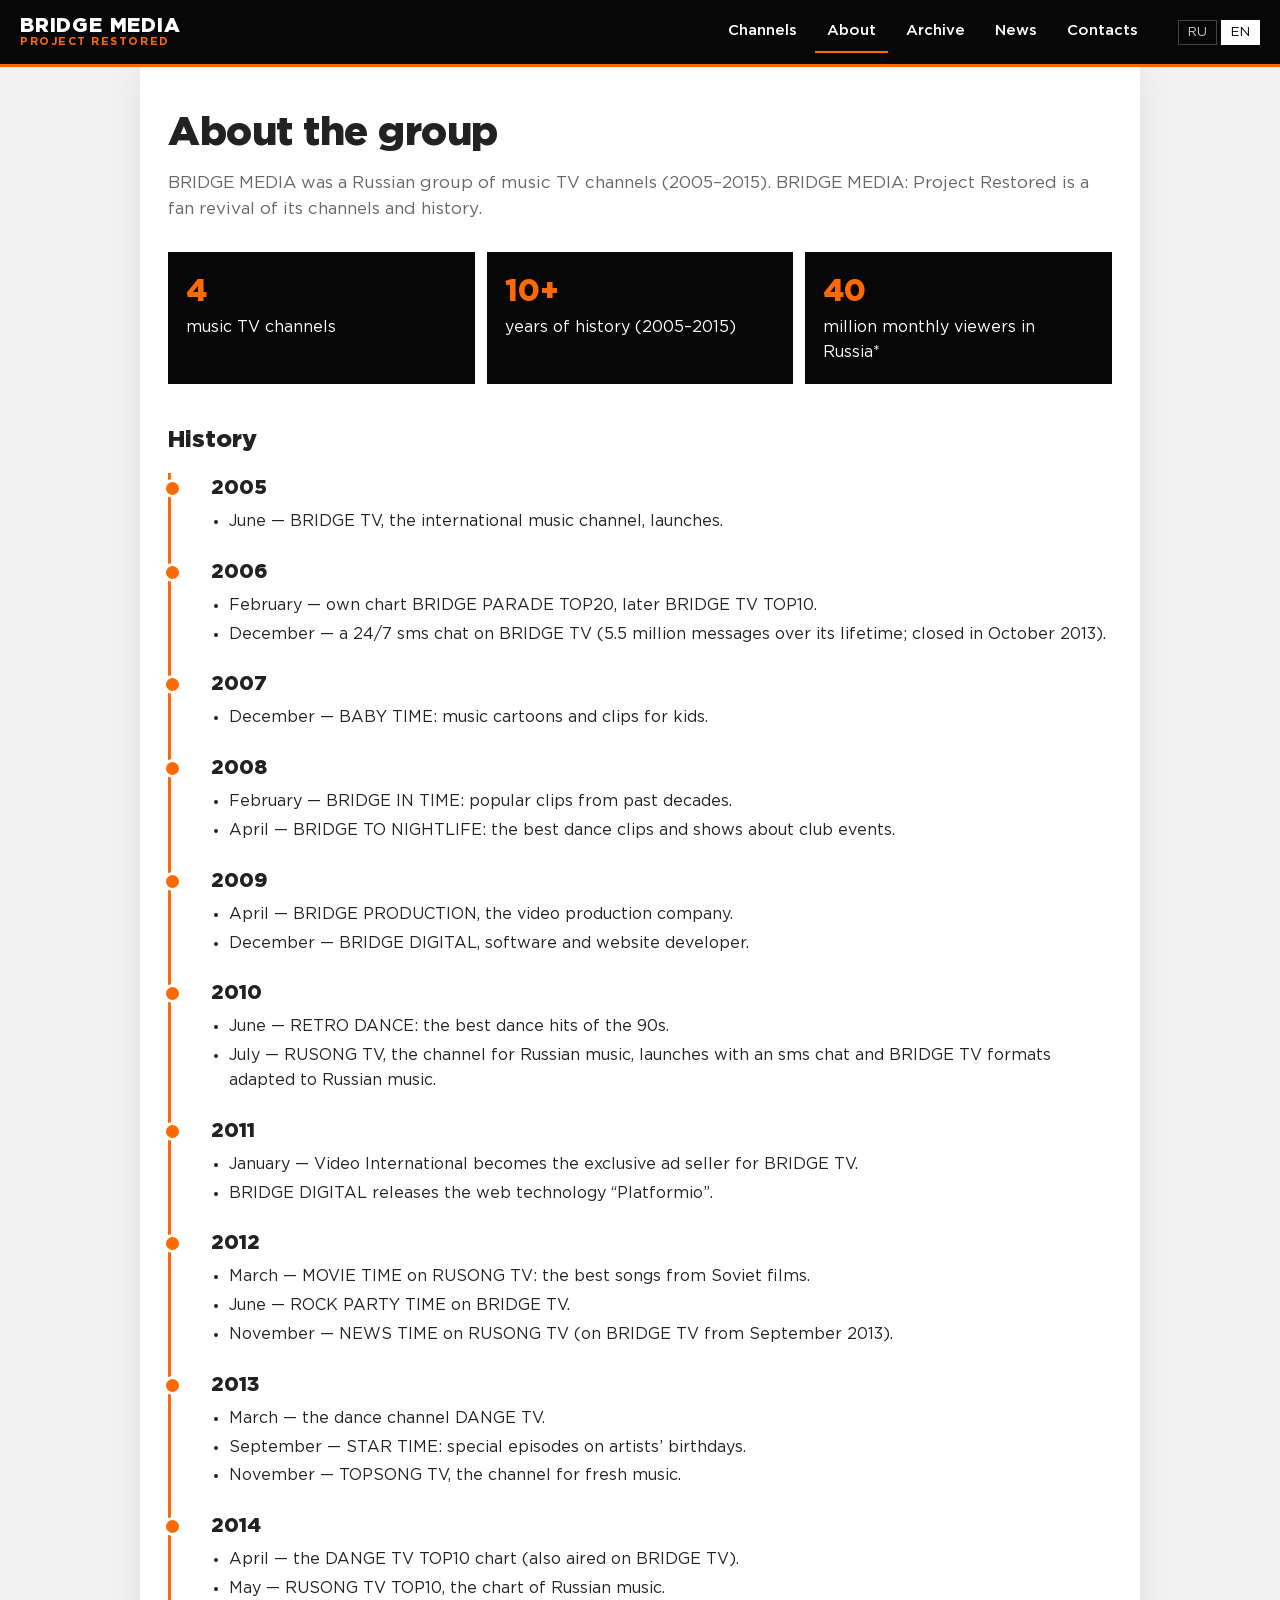
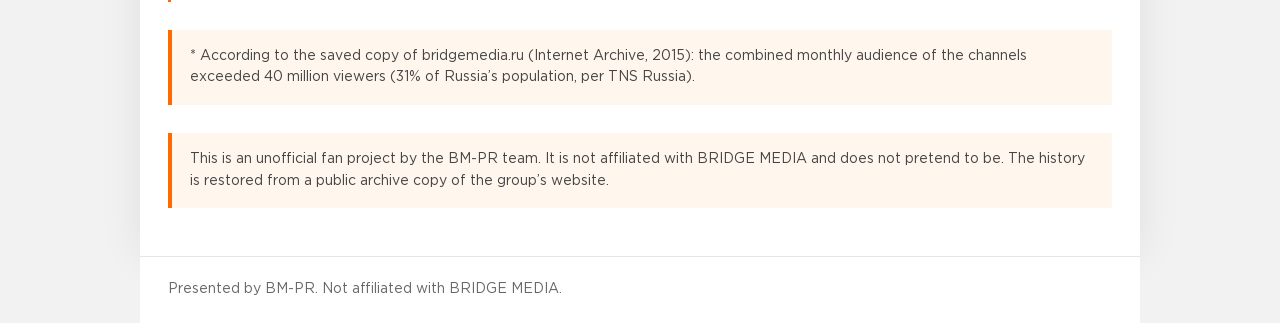
==== about.html @ 4aa4c33b "v1.0" ====
<!doctype html>
<html lang="ru">
<head>
<meta charset="utf-8">
<meta name="viewport" content="width=device-width,initial-scale=1">
<meta name="theme-color" content="#070707">
<title>О холдинге — BRIDGE MEDIA: Project Restored</title>
<meta name="description" content="Фанатский проект по восстановлению каналов и истории BRIDGE MEDIA. Неофициальный сайт команды BM-PR.">
<link rel="icon" href="favicon.ico" sizes="any"><link rel="icon" type="image/png" sizes="32x32" href="favicon-32.png"><link rel="apple-touch-icon" href="apple-touch-icon.png">
<link rel="stylesheet" href="fonts.css"><link rel="stylesheet" href="bm.css?v=1">
</head>
<body>
<a class="skip" href="#main">Skip</a>
<header class="top"><div class="top-in">
 <a class="brand" href="index.html"><b>BRIDGE MEDIA</b><small>Project Restored</small></a>
 <nav id="nav">
  <a href="index.html" data-i="nav_ch">Каналы</a><a href="about.html" class="on" data-i="nav_about">О холдинге</a><a href="archive.html" data-i="nav_arc">Архив</a><a href="news.html" data-i="nav_news">Новости</a><a href="contacts.html" data-i="nav_con">Контакты</a>
 </nav>
 <div class="lang"><button data-l="ru">RU</button><button data-l="en">EN</button></div>
 <button class="burger" aria-label="Menu" aria-expanded="false" aria-controls="nav"><span></span><span></span><span></span></button>
</div></header>
<main id="main">
<div class="page"><div class="wrap">
<h1 class="pt" data-i="ab_h">О холдинге</h1><p class="sub" data-i="ab_sub"></p>
<div class="stat"><div><b>4</b><span data-i="s1">музыкальных телеканала</span></div><div><b>10+</b><span data-i="s2">лет истории (2005–2015)</span></div><div><b>40</b><span data-i="s3">млн зрителей в месяц в России*</span></div></div>
<h2 class="st" data-i="ab_hist">История</h2>
<ol class="tl" id="tl"></ol>
<p class="note" data-i="ab_src"></p>
<p class="note" data-i="ab_note"></p>
</div></div></main>
<footer data-i="f">Представлено командой BM-PR. Не имеет отношения к BRIDGE MEDIA.</footer>
<script src="bm.js?v=1"></script>
</body>
</html>
---- fonts.css ----
/* Gotham Pro (Hoefler & Co.) — подключение шрифта для всех страниц сайта */
@font-face{font-family:"Gotham Pro";src:url("fonts/gothampro_light.woff") format("woff");font-weight:300;font-style:normal;font-display:swap}
@font-face{font-family:"Gotham Pro";src:url("fonts/gothampro.woff") format("woff");font-weight:400;font-style:normal;font-display:swap}
@font-face{font-family:"Gotham Pro";src:url("fonts/gothampro_medium.woff") format("woff");font-weight:500;font-style:normal;font-display:swap}
@font-face{font-family:"Gotham Pro";src:url("fonts/gothampro_bold.woff") format("woff");font-weight:700;font-style:normal;font-display:swap}
@font-face{font-family:"Gotham Pro";src:url("fonts/gothampro_black.woff") format("woff");font-weight:900;font-style:normal;font-display:swap}
---- bm.css ----
:root{--bg:#f2f2f2;--panel:#fff;--black:#070707;--orange:#ff6a00;--green:#89d800;--text:#222;--muted:#666;--line:#e6e6e6}
*{box-sizing:border-box}
html{scroll-behavior:smooth}
body{margin:0;background:var(--bg);color:var(--text);font-family:'Gotham Pro',Roboto,Arial,Helvetica,sans-serif;line-height:1.55;-webkit-font-smoothing:antialiased}
a{color:inherit}
img{max-width:100%}
.skip{position:absolute;left:-999px}
/* шапка */
.top{position:sticky;top:0;z-index:50;background:var(--black);color:#fff;border-bottom:3px solid var(--orange)}
.top-in{max-width:1300px;margin:0 auto;padding:0 20px;height:64px;display:flex;align-items:center;gap:28px}
.brand{display:flex;flex-direction:column;text-decoration:none;line-height:1.05}
.brand b{white-space:nowrap;font-weight:900;font-size:20px;letter-spacing:.04em}
.brand small{font-size:11px;font-weight:700;letter-spacing:.14em;text-transform:uppercase;color:var(--orange)}
.top nav{display:flex;gap:6px;margin-left:auto}
.top nav a{padding:8px 12px;text-decoration:none;font-weight:500;font-size:15px;border-bottom:2px solid transparent}
.top nav a:hover,.top nav a.on{border-color:var(--orange)}
.lang{display:flex;gap:4px}
.lang button{background:none;border:1px solid #444;color:#ccc;padding:5px 9px;font:700 12px inherit;font-family:inherit;cursor:pointer}
.lang button.on{background:#fff;color:#000;border-color:#fff}
.burger{display:none;background:none;border:0;padding:8px;cursor:pointer}
.burger span{display:block;width:24px;height:2px;background:#fff;margin:5px 0}
/* колонки каналов */
.cols{display:grid;grid-template-columns:repeat(3,1fr);min-height:calc(100vh - 67px)}
.col{position:relative;display:flex;flex-direction:column;justify-content:center;padding:6vh 48px;color:#fff;text-decoration:none;overflow:hidden;isolation:isolate;transition:flex .3s}
.col::before{content:"";position:absolute;inset:0;z-index:-2;background:var(--g)}
.col::after{content:"";position:absolute;inset:0;z-index:-1;background:radial-gradient(120% 80% at 20% 0%,rgba(255,255,255,.14),transparent 60%),linear-gradient(0deg,rgba(0,0,0,.45),transparent 55%)}
.col:hover{filter:brightness(1.08)}
.c-btv{--g:linear-gradient(160deg,#ff8a2d,#c24500 70%,#3a1500)}
.c-rtv{--g:linear-gradient(160deg,#a6e22e,#4d7a00 70%,#16260a)}
.c-arc{--g:linear-gradient(160deg,#4a5560,#1c2228 75%,#0a0d10)}
.col img.lg{height:56px;width:auto;max-width:90%;object-fit:contain;object-position:left;margin-bottom:22px}
.col .lg-t{font:900 38px/1 'Gotham Pro',sans-serif;letter-spacing:.02em;margin-bottom:22px}
.col h2{margin:0 0 12px;font-size:22px;font-weight:900}
.col p{margin:0 0 26px;font-size:17px;max-width:30ch;opacity:.92}
.col .go{align-self:flex-start;padding:11px 20px;background:#fff;color:#000;font-weight:900;font-size:14px;letter-spacing:.04em;text-transform:uppercase}
.badge{position:absolute;top:28px;left:48px;padding:5px 11px;border-radius:20px;font-size:12px;font-weight:900;letter-spacing:.08em;text-transform:uppercase;background:rgba(0,0,0,.35);border:1px solid rgba(255,255,255,.4)}
.hero-t{background:var(--black);color:#fff;text-align:center;padding:34px 20px 30px}
.hero-t h1{margin:0;font-size:clamp(26px,4vw,44px);font-weight:900;letter-spacing:.02em}
.hero-t h1 span{color:var(--orange)}
.hero-t p{margin:10px auto 0;max-width:60ch;color:#bbb}
/* страница */
.page{max-width:1000px;margin:0 auto;background:var(--panel);box-shadow:0 0 40px rgba(0,0,0,.08)}
.wrap{padding:36px 28px 48px}
h1.pt{margin:0 0 6px;font-size:clamp(28px,4vw,40px);font-weight:900;letter-spacing:-.5px}
.sub{margin:0 0 28px;color:var(--muted);font-size:17px}
h2.st{margin:38px 0 14px;font-size:24px;font-weight:900}
.stat{display:grid;grid-template-columns:repeat(auto-fit,minmax(200px,1fr));gap:12px;margin:22px 0}
.stat div{background:var(--black);color:#fff;padding:18px}
.stat b{display:block;font-size:30px;font-weight:900;color:var(--orange)}
.tl{list-style:none;margin:0;padding:0 0 0 22px;border-left:3px solid var(--orange)}
.tl>li{position:relative;margin:0 0 22px;padding-left:18px}
.tl>li::before{content:"";position:absolute;left:-30px;top:6px;width:13px;height:13px;border-radius:50%;background:var(--orange);border:3px solid #fff}
.tl .y{font-weight:900;font-size:20px}
.tl ul{margin:6px 0 0;padding-left:18px}
.note{margin:28px 0 0;padding:16px 18px;background:#fff6ee;border-left:4px solid var(--orange);font-size:14px;color:#444}
.cards{display:grid;grid-template-columns:repeat(auto-fill,minmax(290px,1fr));gap:18px}
.card{background:#fff;border:1px solid var(--line);display:flex;flex-direction:column}
.card img{display:block;width:100%;height:auto;aspect-ratio:880/301;object-fit:cover}
.card .b{padding:14px 16px 18px}
.card h3{margin:0 0 6px;font-size:18px;font-weight:900}
.card p{margin:0;font-size:14px;color:#555}
.tag{display:inline-block;margin-bottom:8px;padding:3px 9px;font-size:11px;font-weight:900;letter-spacing:.08em;text-transform:uppercase;background:#222;color:#fff}
.news{list-style:none;margin:0;padding:0}
.news li{padding:18px 0;border-bottom:1px solid var(--line)}
.news time{font-size:13px;font-weight:700;color:var(--orange)}
.news h3{margin:4px 0 6px;font-size:19px}
.news p{margin:0;color:#444}
.links{display:grid;grid-template-columns:repeat(auto-fit,minmax(260px,1fr));gap:14px}
.link{display:block;padding:18px;border:1px solid var(--line);text-decoration:none;transition:.15s}
.link:hover{border-color:var(--orange);transform:translateY(-2px)}
.link b{display:block;font-size:17px}.link span{font-size:14px;color:var(--muted)}
footer{max-width:1000px;margin:0 auto;padding:22px 28px;background:#fff;border-top:1px solid var(--line);color:var(--muted);font-size:14px}
@media(max-width:860px){
  .cols{grid-template-columns:1fr;min-height:0}
  .col{padding:44px 24px 36px;min-height:280px}.badge{left:24px;top:18px}
  .burger{display:block;margin-left:auto}
  .top nav{display:none;position:absolute;top:64px;left:0;right:0;flex-direction:column;background:#111;padding:8px 20px 16px;margin:0}
  .top nav.open{display:flex}
  .lang{margin-left:8px}
  .wrap{padding:26px 18px 40px}
}
@media(prefers-reduced-motion:reduce){*{transition:none!important;scroll-behavior:auto!important}}
@media(max-width:420px){.brand b{font-size:17px}.top-in{gap:10px;padding:0 14px}}
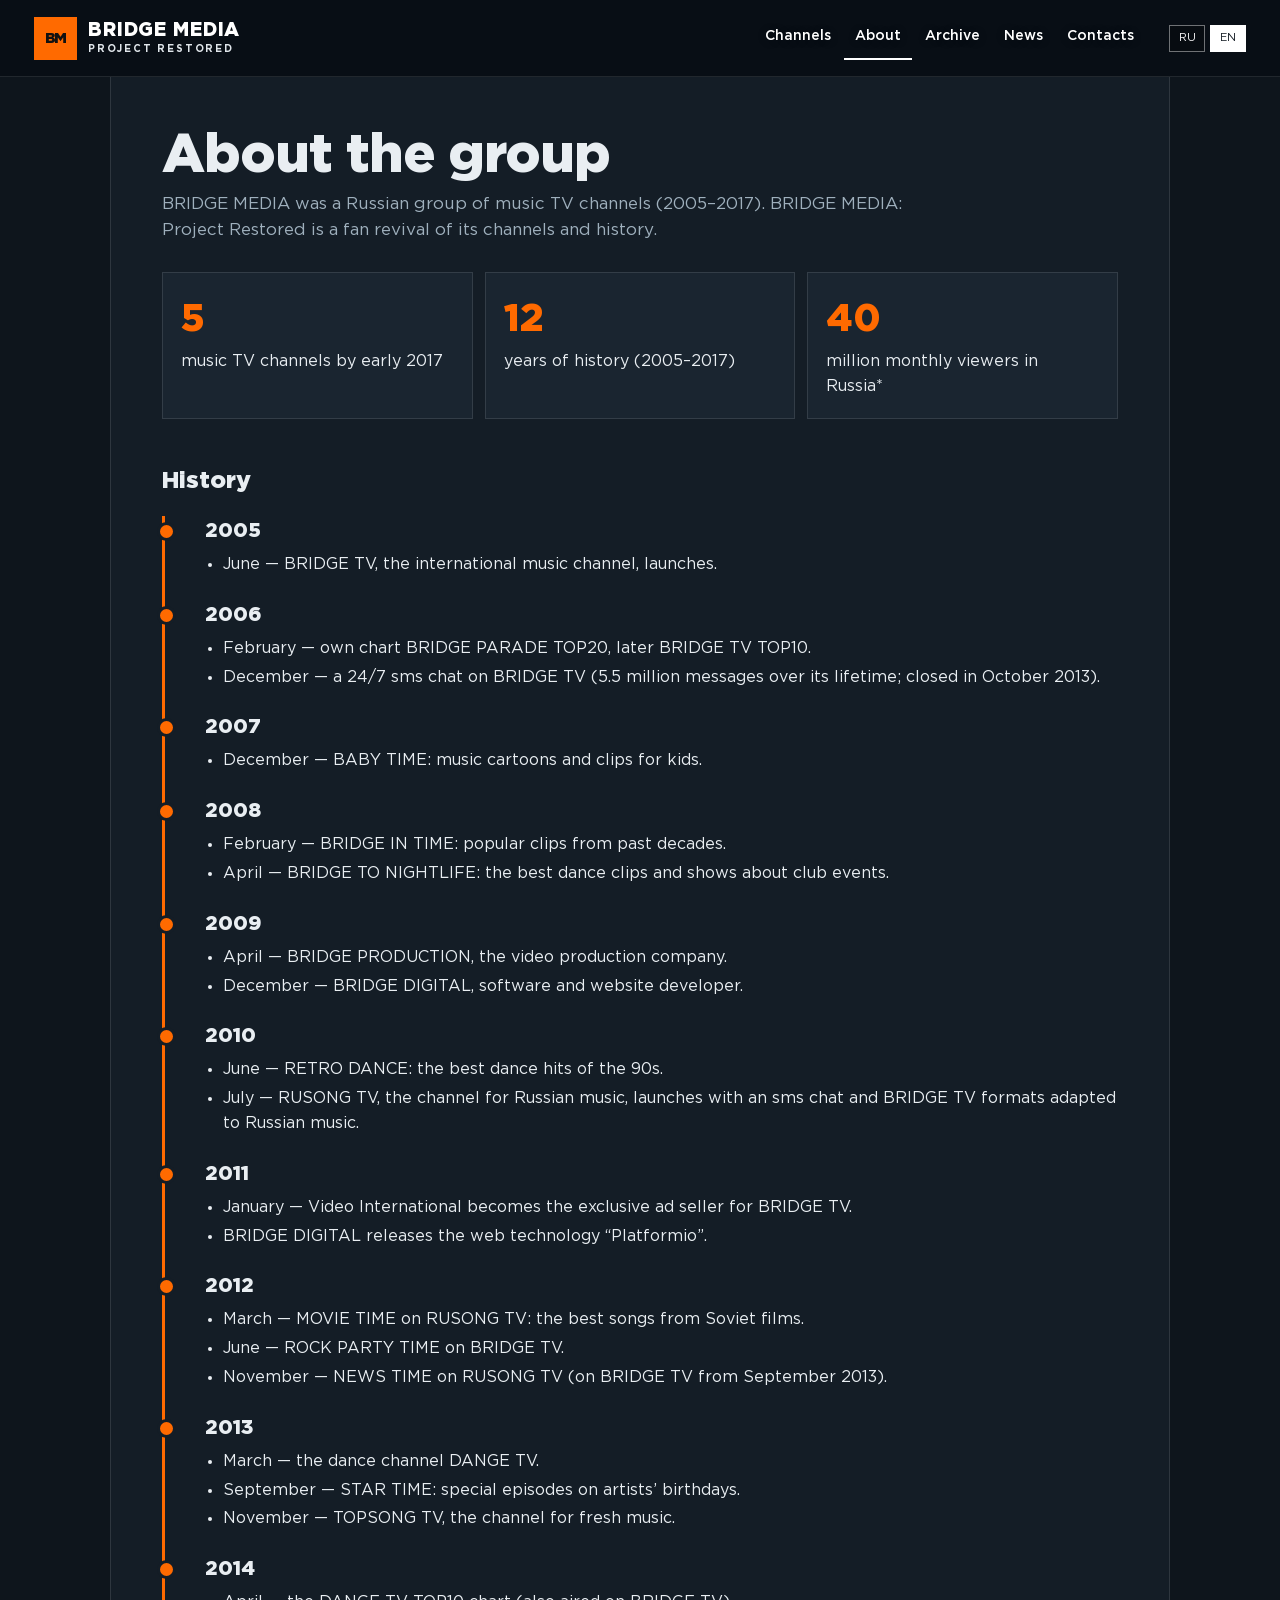
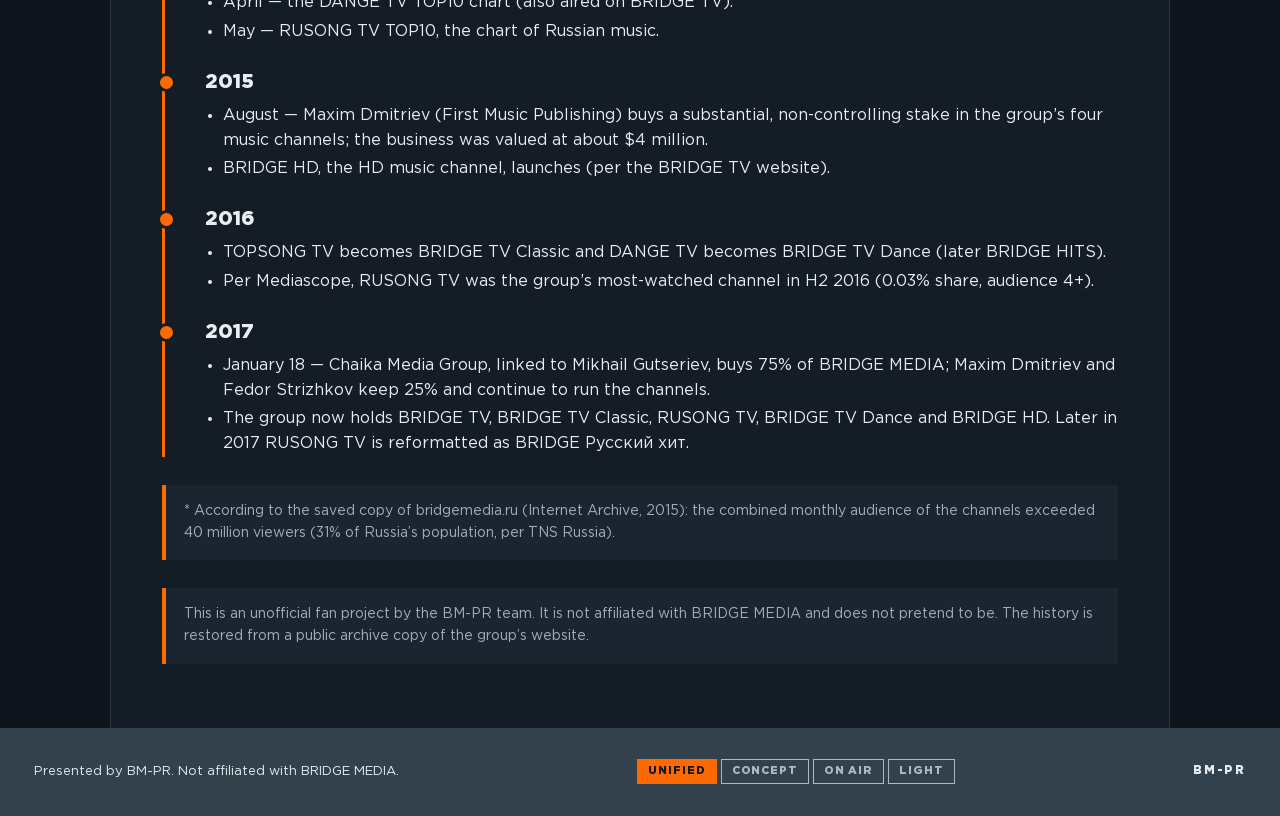
==== commit e9897b38: "BRIDGE HD: Project Restored, history through early 2017, four switchable design themes Co-Authored-B" ====
--- a/about.html
+++ b/about.html
@@ -1,34 +1,58 @@
 <!doctype html>
-<html lang="ru">
+<html lang="ru" data-theme="studio">
 <head>
 <meta charset="utf-8">
 <meta name="viewport" content="width=device-width,initial-scale=1">
-<meta name="theme-color" content="#070707">
+<meta name="theme-color" content="#101820">
 <title>О холдинге — BRIDGE MEDIA: Project Restored</title>
-<meta name="description" content="Фанатский проект по восстановлению каналов и истории BRIDGE MEDIA. Неофициальный сайт команды BM-PR.">
-<link rel="icon" href="favicon.ico" sizes="any"><link rel="icon" type="image/png" sizes="32x32" href="favicon-32.png"><link rel="apple-touch-icon" href="apple-touch-icon.png">
-<link rel="stylesheet" href="fonts.css"><link rel="stylesheet" href="bm.css?v=1">
+<meta name="description" content="История BRIDGE MEDIA 2005–2017: каналы, программы, сделки.">
+<meta property="og:type" content="website">
+<meta property="og:title" content="О холдинге — BRIDGE MEDIA: Project Restored">
+<meta property="og:description" content="История BRIDGE MEDIA 2005–2017: каналы, программы, сделки.">
+<link rel="icon" href="favicon.ico" sizes="any">
+<link rel="icon" type="image/png" sizes="32x32" href="favicon-32.png">
+<link rel="apple-touch-icon" href="apple-touch-icon.png">
+<link rel="stylesheet" href="fonts.css">
+<link rel="stylesheet" href="bm.css?v=3">
+<link rel="stylesheet" href="themes.css?v=3">
+<script>try{var q=location.search.match(/[?&]theme=(\w+)/),t=(q&&q[1])||localStorage.getItem('bmtheme');if(/^(studio|paper|air|clean)$/.test(t))document.documentElement.setAttribute('data-theme',t)}catch(e){}</script>
 </head>
-<body>
-<a class="skip" href="#main">Skip</a>
-<header class="top"><div class="top-in">
- <a class="brand" href="index.html"><b>BRIDGE MEDIA</b><small>Project Restored</small></a>
- <nav id="nav">
-  <a href="index.html" data-i="nav_ch">Каналы</a><a href="about.html" class="on" data-i="nav_about">О холдинге</a><a href="archive.html" data-i="nav_arc">Архив</a><a href="news.html" data-i="nav_news">Новости</a><a href="contacts.html" data-i="nav_con">Контакты</a>
- </nav>
- <div class="lang"><button data-l="ru">RU</button><button data-l="en">EN</button></div>
- <button class="burger" aria-label="Menu" aria-expanded="false" aria-controls="nav"><span></span><span></span><span></span></button>
-</div></header>
+<body class="inner-page">
+<a class="skip" href="#main" data-i="skip">К основному содержимому</a>
+<header class="top home-top">
+ <div class="top-in">
+  <a class="brand" href="index.html" aria-label="BRIDGE MEDIA: Project Restored — главная">
+   <span class="brand-symbol" aria-hidden="true">BM</span>
+   <span class="brand-copy"><b>BRIDGE MEDIA</b><small>Project Restored</small></span>
+  </a>
+  <nav id="nav" aria-label="Главная навигация">
+   <a href="index.html" data-i="nav_ch">Каналы</a>
+   <a href="about.html" class="on" aria-current="page" data-i="nav_about">О холдинге</a>
+   <a href="archive.html" data-i="nav_arc">Архив</a>
+   <a href="news.html" data-i="nav_news">Новости</a>
+   <a href="contacts.html" data-i="nav_con">Контакты</a>
+  </nav>
+  <div class="lang" aria-label="Язык / Language">
+   <button type="button" data-l="ru" aria-pressed="true">RU</button>
+   <button type="button" data-l="en" aria-pressed="false">EN</button>
+  </div>
+  <button class="burger" type="button" aria-label="Открыть меню" aria-expanded="false" aria-controls="nav"><span></span><span></span><span></span></button>
+ </div>
+</header>
 <main id="main">
 <div class="page"><div class="wrap">
 <h1 class="pt" data-i="ab_h">О холдинге</h1><p class="sub" data-i="ab_sub"></p>
-<div class="stat"><div><b>4</b><span data-i="s1">музыкальных телеканала</span></div><div><b>10+</b><span data-i="s2">лет истории (2005–2015)</span></div><div><b>40</b><span data-i="s3">млн зрителей в месяц в России*</span></div></div>
+<div class="stat"><div><b>5</b><span data-i="s1">музыкальных телеканалов к началу 2017</span></div><div><b>12</b><span data-i="s2">лет истории (2005–2017)</span></div><div><b>40</b><span data-i="s3">млн зрителей в месяц в России*</span></div></div>
 <h2 class="st" data-i="ab_hist">История</h2>
 <ol class="tl" id="tl"></ol>
 <p class="note" data-i="ab_src"></p>
 <p class="note" data-i="ab_note"></p>
 </div></div></main>
-<footer data-i="f">Представлено командой BM-PR. Не имеет отношения к BRIDGE MEDIA.</footer>
-<script src="bm.js?v=1"></script>
+<footer class="home-footer">
+ <span data-i="f">Представлено командой BM-PR. Не имеет отношения к BRIDGE MEDIA.</span>
+ <div class="themes" role="group" aria-label="Стиль"><button type="button" data-t="studio"></button><button type="button" data-t="paper"></button><button type="button" data-t="air"></button><button type="button" data-t="clean"></button></div>
+ <span class="footer-mark">BM-PR</span>
+</footer>
+<script src="bm.js?v=3"></script>
 </body>
 </html>
--- a/bm.css
+++ b/bm.css
@@ -81,3 +81,89 @@
 }
 @media(prefers-reduced-motion:reduce){*{transition:none!important;scroll-behavior:auto!important}}
 @media(max-width:420px){.brand b{font-size:17px}.top-in{gap:10px;padding:0 14px}}
+
+
+/* Homepage: wide visual panels inspired by the supplied channel-page reference */
+.skip{z-index:100;top:10px;left:-999px;padding:10px 14px;background:#fff;color:#111;border-radius:3px}
+.skip:focus{left:12px;outline:3px solid var(--orange);outline-offset:3px}
+.sr-only{position:absolute!important;width:1px;height:1px;padding:0;margin:-1px;overflow:hidden;clip:rect(0,0,0,0);white-space:nowrap;border:0}
+.home-page{background:#111820}
+.home-top{position:absolute;top:0;left:0;right:0;background:linear-gradient(180deg,rgba(5,10,15,.86),rgba(5,10,15,.34) 72%,transparent);border:0;color:#fff}
+.home-top .top-in{height:92px;max-width:1500px;padding:0 34px;gap:24px}
+.home-top .brand{flex-direction:row;align-items:center;gap:11px;line-height:1}
+.brand-symbol{display:grid;place-items:center;width:43px;height:43px;background:var(--orange);color:#111;font-weight:900;font-size:15px;letter-spacing:-.07em}
+.brand-copy{display:flex;flex-direction:column;gap:5px}
+.brand-copy b{font-size:19px;letter-spacing:.045em}
+.brand-copy small{font-size:10px;font-weight:700;letter-spacing:.18em;text-transform:uppercase;color:#e0e6eb}
+.home-top nav{gap:2px}
+.home-top nav a{padding:10px 11px;font-size:14px;border-bottom:2px solid transparent;text-shadow:0 1px 8px rgba(0,0,0,.3)}
+.home-top nav a:hover,.home-top nav a.on{border-color:#fff}
+.home-top .lang{gap:5px}
+.home-top .lang button{min-width:36px;padding:7px 8px;border-color:rgba(255,255,255,.42);color:#fff;background:rgba(0,0,0,.14);font-size:11px}
+.home-top .lang button.on{background:#fff;color:#101820;border-color:#fff}
+.home-top .burger{margin-left:0}
+.home-cols{display:grid;grid-template-columns:repeat(3,minmax(0,1fr));min-height:max(660px,calc(100vh - 88px))}
+.home-cols .col{position:relative;display:flex;justify-content:center;min-width:0;padding:145px clamp(25px,3.2vw,54px) 64px;color:#fff;isolation:isolate;overflow:hidden;text-decoration:none;transition:filter .25s ease}
+.home-cols .col::before{content:"";position:absolute;inset:0;z-index:-2;background-image:var(--panel-image);background-position:center;background-size:cover;filter:blur(2px) saturate(.82);transform:scale(1.04);transition:transform .55s ease}
+.home-cols .col::after{content:"";position:absolute;inset:0;z-index:-1;background:var(--panel-overlay)}
+.home-cols .col:hover{filter:brightness(1.08)}
+.home-cols .col:hover::before{transform:scale(1.09)}
+.home-cols .c-btv{--panel-image:url('img/bridgemedia.jpg');--panel-overlay:linear-gradient(180deg,rgba(102,36,0,.54),rgba(120,45,0,.82)),linear-gradient(90deg,rgba(0,0,0,.23),transparent 80%)}
+.home-cols .c-rtv{--panel-image:url('img/topsongtv.jpg');--panel-overlay:linear-gradient(180deg,rgba(11,71,82,.56),rgba(5,88,103,.86)),linear-gradient(90deg,rgba(0,0,0,.18),transparent 80%)}
+.home-cols .c-hd{--panel-image:url('img/bridgeberg.jpg');--panel-overlay:linear-gradient(180deg,rgba(13,24,34,.62),rgba(8,18,27,.88)),linear-gradient(90deg,rgba(0,0,0,.16),transparent 80%)}
+.panel-badge{position:absolute;top:119px;left:clamp(25px,3.2vw,54px);display:inline-flex;align-items:center;gap:8px;padding:6px 11px;border:1px solid rgba(255,255,255,.48);background:rgba(0,0,0,.16);backdrop-filter:blur(8px);font-size:11px;font-weight:800;letter-spacing:.1em;text-transform:uppercase}
+.status-dot{width:7px;height:7px;border-radius:50%;background:#98e54b;box-shadow:0 0 0 4px rgba(152,229,75,.16)}
+.panel-content{width:100%;max-width:390px;margin:auto 0;align-self:center}
+.home-cols .col img.lg{display:block;width:auto;max-width:90%;height:56px;object-fit:contain;object-position:left;margin:0 0 25px;filter:drop-shadow(0 2px 10px rgba(0,0,0,.16))}
+.home-cols .col h2{margin:0 0 13px;font-size:clamp(22px,2vw,29px);font-weight:900;letter-spacing:.015em;text-shadow:0 2px 14px rgba(0,0,0,.18)}
+.home-cols .col p{max-width:31ch;margin:0 0 28px;font-size:clamp(15px,1.32vw,18px);line-height:1.55;color:rgba(255,255,255,.95)}
+.home-cols .col .go{display:inline-flex;align-items:center;gap:12px;align-self:flex-start;padding:12px 16px;background:#fff;color:#111;font-size:12px;font-weight:900;letter-spacing:.055em;text-transform:uppercase;transition:background .2s ease,transform .2s ease}
+.home-cols .col .go::after{content:"↗";font-size:16px;line-height:1}
+.home-cols .col:hover .go{background:#f1f1f1;transform:translateY(-2px)}
+.archive-mark{display:inline-flex;align-items:baseline;gap:7px;margin:0 0 26px;font-size:clamp(30px,3.1vw,43px);font-weight:900;line-height:1;letter-spacing:-.055em;text-shadow:0 2px 12px rgba(0,0,0,.18)}
+.archive-mark span{padding:4px 6px;background:var(--orange);color:#101820;font-size:.48em;letter-spacing:.02em}
+.panel-number{position:absolute;right:clamp(25px,3.2vw,54px);bottom:26px;color:rgba(255,255,255,.63);font-size:12px;font-weight:800;letter-spacing:.14em}
+.home-footer{display:flex;align-items:center;justify-content:space-between;gap:20px;max-width:none;min-height:88px;margin:0;padding:20px max(34px,calc((100vw - 1430px)/2));background:#53656e;border:0;color:rgba(255,255,255,.9);font-size:13px}
+.footer-mark{font-size:12px;font-weight:900;letter-spacing:.15em;color:#fff}
+.home-top a:focus-visible,.home-top button:focus-visible,.home-cols .col:focus-visible{outline:3px solid #fff;outline-offset:-5px}
+@media(max-width:1050px){
+ .home-top .top-in{padding:0 22px;gap:14px}
+ .home-top nav a{padding:9px 8px;font-size:13px}
+ .home-top .brand-copy b{font-size:17px}
+ .home-cols .col{padding-left:26px;padding-right:26px}
+ .panel-badge{left:26px}
+ .panel-number{right:26px}
+}
+@media(max-width:860px){
+ .home-top{background:rgba(9,15,21,.95);backdrop-filter:blur(12px)}
+ .home-top .top-in{height:76px;padding:0 18px;gap:10px}
+ .home-top nav{display:none;position:absolute;top:76px;left:0;right:0;flex-direction:column;gap:0;background:#111a22;padding:9px 18px 16px;margin:0;border-top:1px solid rgba(255,255,255,.12)}
+ .home-top nav.open{display:flex}
+ .home-top nav a{padding:12px 8px;font-size:15px;border-bottom:0;border-left:2px solid transparent}
+ .home-top nav a:hover,.home-top nav a.on{border-left-color:var(--orange)}
+ .home-top .lang{margin-left:auto}
+ .home-top .burger{display:block}
+ .home-cols{grid-template-columns:1fr;min-height:0}
+ .home-cols .col{min-height:410px;padding:90px 32px 70px}
+ .home-cols .col::before{background-position:center 48%}
+ .panel-badge{top:28px;left:32px}
+ .panel-content{max-width:620px;margin:auto 0}
+ .home-cols .col h2{font-size:27px}
+ .home-cols .col p{font-size:17px;max-width:45ch}
+ .home-footer{min-height:76px;padding:20px 24px}
+}
+@media(max-width:480px){
+ .home-top .top-in{padding:0 13px}
+ .brand-symbol{width:37px;height:37px;font-size:13px}
+ .brand-copy b{font-size:15px}
+ .brand-copy small{font-size:9px;letter-spacing:.13em}
+ .home-top .lang button{min-width:32px;padding:6px 7px}
+ .home-top .burger{padding:6px}
+ .home-cols .col{min-height:360px;padding:78px 24px 60px}
+ .panel-badge{left:24px;top:22px}
+ .home-cols .col img.lg{height:49px;margin-bottom:20px}
+ .home-cols .col h2{font-size:23px}
+ .home-cols .col p{font-size:15px}
+ .home-footer{align-items:flex-start;flex-direction:column;gap:7px;padding:20px 18px;font-size:12px}
+}
+@media(prefers-reduced-motion:reduce){.home-cols .col,.home-cols .col::before,.home-cols .col .go{transition:none!important}}
--- a/themes.css
+++ b/themes.css
@@ -0,0 +1,137 @@
+/* ===== Общие стили внутренних страниц + 4 темы (html[data-theme]) ===== */
+:root{
+  --pg-bg:#0e151c;--pg-panel:#141d26;--pg-card:#1a2530;--pg-text:#e9eef2;--pg-muted:#9fb0bd;--pg-line:rgba(255,255,255,.11);
+  --accent:#ff6a00;--accent-ink:#101820;
+  --hd-bg:rgba(9,15,21,.96);--hd-text:#fff;--hd-line:rgba(255,255,255,.1);
+  --ft-bg:#33414c;--ft-text:#e5ebef;--radius:0px;
+}
+/* --- внутренние страницы --- */
+.inner-page{background:var(--pg-bg);color:var(--pg-text)}
+.inner-page .home-top{position:sticky;top:0;background:var(--hd-bg);color:var(--hd-text);backdrop-filter:blur(12px);border-bottom:1px solid var(--hd-line)}
+.inner-page .home-top .top-in{height:76px}
+.inner-page main{min-height:calc(100vh - 76px - 88px)}
+.inner-page .page{max-width:1060px;margin:0 auto;background:var(--pg-panel);box-shadow:none;border-left:1px solid var(--pg-line);border-right:1px solid var(--pg-line);min-height:60vh}
+.inner-page .wrap{padding:52px clamp(20px,4vw,56px) 64px}
+.inner-page h1.pt{font-size:clamp(32px,5vw,54px);letter-spacing:-.02em;line-height:1.05}
+.inner-page .sub{color:var(--pg-muted);max-width:62ch}
+.inner-page h2.st{font-size:24px;margin:44px 0 16px}
+.inner-page h2.st.first{margin-top:0}
+.inner-page .stat div{background:var(--pg-card);border:1px solid var(--pg-line);color:var(--pg-text);border-radius:var(--radius)}
+.inner-page .stat b{color:var(--accent);font-size:38px}
+.inner-page .tl{border-left-color:var(--accent)}
+.inner-page .tl>li::before{background:var(--accent);border-color:var(--pg-panel)}
+.inner-page .tl li{color:var(--pg-text)}
+.inner-page .note{background:var(--pg-card);border-left-color:var(--accent);color:var(--pg-muted)}
+.inner-page .card{background:var(--pg-card);border-color:var(--pg-line);border-radius:var(--radius);overflow:hidden}
+.inner-page .card p{color:var(--pg-muted)}
+.inner-page .tag{background:var(--accent);color:var(--accent-ink)}
+.inner-page .news li{border-color:var(--pg-line)}
+.inner-page .news p{color:var(--pg-muted)}
+.inner-page .news time{color:var(--accent)}
+.inner-page .link{border-color:var(--pg-line);background:var(--pg-card);border-radius:var(--radius)}
+.inner-page .link:hover{border-color:var(--accent)}
+.inner-page .link span{color:var(--pg-muted)}
+.inner-page a:focus-visible,.inner-page button:focus-visible{outline:3px solid var(--accent);outline-offset:3px}
+.srcs{margin:0;padding-left:20px;color:var(--pg-muted)}.srcs li{margin:0 0 8px}.srcs a{color:var(--pg-text);text-underline-offset:3px}.srcs a:hover{color:var(--accent)}
+/* BRIDGE HD */
+.hd-hero{background:linear-gradient(180deg,#05090d,#0e151c);border-bottom:1px solid var(--pg-line);background-image:linear-gradient(90deg,rgba(5,9,13,.92),rgba(5,9,13,.6)),url('img/bridgeberg.jpg');background-size:cover;background-position:center}
+.hd-hero-in{max-width:1060px;margin:0 auto;padding:56px clamp(20px,4vw,56px) 52px;color:#fff}
+.hd-hero .sub{color:#c4d0d9}
+.hd-logo{display:block;height:58px;width:auto;margin:20px 0 26px}
+.panel-badge.static{position:static;display:inline-flex}
+/* переключатель стилей */
+.themes{display:flex;gap:4px;flex-wrap:wrap}
+.themes button{padding:6px 10px;border:1px solid currentColor;background:transparent;color:inherit;font:800 11px/1 'Gotham Pro',sans-serif;letter-spacing:.08em;text-transform:uppercase;cursor:pointer;opacity:.7}
+.themes button:hover{opacity:1}
+.themes button.on{opacity:1;background:var(--accent);border-color:var(--accent);color:var(--accent-ink)}
+.home-footer{background:var(--ft-bg);color:var(--ft-text)}
+.footer-mark{color:inherit}
+@media(max-width:620px){.home-footer{flex-wrap:wrap}.themes{order:3}}
+
+/* ===== 2. КОНЦЕПТ — «бумага»: светлый, крупная типографика, плоские цвета ===== */
+html[data-theme=paper]{--pg-bg:#ece6d8;--pg-panel:#fbf8f0;--pg-card:#fff;--pg-text:#16130e;--pg-muted:#6a645a;--pg-line:#d8d0be;--accent:#ff5a0a;--accent-ink:#fff;--hd-bg:#ece6d8;--hd-text:#16130e;--hd-line:#16130e;--ft-bg:#16130e;--ft-text:#ece6d8}
+[data-theme=paper] body{background:#ece6d8}
+[data-theme=paper] .home-top{background:#ece6d8}
+[data-theme=paper] .home-page .home-top{background:linear-gradient(180deg,#ece6d8,rgba(236,230,216,0));color:#16130e}
+[data-theme=paper] .home-top nav a,[data-theme=paper] .brand-copy small{color:#16130e;text-shadow:none}
+[data-theme=paper] .home-top nav a:hover,[data-theme=paper] .home-top nav a.on{border-color:#ff5a0a}
+[data-theme=paper] .home-top .lang button{color:#16130e;border-color:#16130e;background:transparent}
+[data-theme=paper] .home-top .lang button.on{background:#16130e;color:#ece6d8}
+[data-theme=paper] .burger span{background:#16130e}
+[data-theme=paper] .brand-symbol{background:#16130e;color:#ece6d8}
+[data-theme=paper] .home-page{background:#ece6d8}
+[data-theme=paper] .home-cols{gap:0;border-top:2px solid #16130e}
+[data-theme=paper] .home-cols .col{color:#16130e;border-right:2px solid #16130e}
+[data-theme=paper] .home-cols .col:last-child{border-right:0}
+[data-theme=paper] .home-cols .col::before{background-image:none;filter:none;background:var(--flat)}
+[data-theme=paper] .home-cols .col::after{background:none}
+[data-theme=paper] .home-cols .col:hover::before{transform:none}
+[data-theme=paper] .home-cols .c-btv{--flat:#ff6a00;color:#16130e}
+[data-theme=paper] .home-cols .c-rtv{--flat:#a6e22e;color:#16130e}
+[data-theme=paper] .home-cols .c-hd{--flat:#16130e;color:#ece6d8}
+[data-theme=paper] .home-cols .col img.lg{filter:none}
+[data-theme=paper] .home-cols .c-btv img.lg,[data-theme=paper] .home-cols .c-rtv img.lg{filter:brightness(0)}
+[data-theme=paper] .home-cols .col p{color:inherit;opacity:.88}
+[data-theme=paper] .home-cols .col h2{text-shadow:none;font-size:clamp(34px,4vw,60px);line-height:.95;text-transform:uppercase;letter-spacing:-.02em}
+[data-theme=paper] .home-cols .col .go{background:#16130e;color:#ece6d8}
+[data-theme=paper] .home-cols .c-hd .go{background:#ff5a0a;color:#fff}
+[data-theme=paper] .panel-badge{border-color:currentColor;background:transparent;color:inherit}
+[data-theme=paper] .panel-number{color:inherit;opacity:.5;font-size:clamp(44px,6vw,92px);font-weight:900;letter-spacing:-.04em;bottom:14px}
+[data-theme=paper] .status-dot{background:#16130e;box-shadow:none}
+[data-theme=paper].home-page,[data-theme=paper] .inner-page .page{border-color:#16130e}
+[data-theme=paper] .inner-page h1.pt{text-transform:uppercase;font-size:clamp(40px,7vw,84px);letter-spacing:-.04em;line-height:.92}
+[data-theme=paper] .inner-page .stat div{border:2px solid #16130e;background:#fff}
+[data-theme=paper] .hd-hero{background:#16130e}
+[data-theme=paper] .hd-hero-in{color:#ece6d8}
+
+/* ===== 3. ЭФИР — тёмный «телевизионный»: сетка, моноширинные метки, красный LIVE ===== */
+html[data-theme=air]{--pg-bg:#04070a;--pg-panel:#080d12;--pg-card:#0d141b;--pg-text:#dfe9ef;--pg-muted:#7f94a3;--pg-line:rgba(120,200,255,.18);--accent:#ff3b30;--accent-ink:#fff;--hd-bg:rgba(2,5,8,.96);--hd-line:rgba(120,200,255,.25);--ft-bg:#02050a;--ft-text:#7f94a3}
+[data-theme=air] body{font-feature-settings:"tnum"}
+[data-theme=air] .home-page{background:#02050a}
+[data-theme=air] .home-cols .col{border-right:1px solid rgba(120,200,255,.22)}
+[data-theme=air] .home-cols .col::before{filter:blur(3px) saturate(.5) brightness(.55)}
+[data-theme=air] .home-cols .col::after{background:repeating-linear-gradient(0deg,rgba(0,0,0,.28) 0 1px,transparent 1px 3px),linear-gradient(180deg,rgba(2,5,10,.45),rgba(2,5,10,.9))}
+[data-theme=air] .panel-badge,[data-theme=air] .panel-number,[data-theme=air] .themes button,[data-theme=air] .tag,[data-theme=air] .news time,[data-theme=air] .tl .y{font-family:ui-monospace,'SFMono-Regular',Menlo,Consolas,monospace;letter-spacing:.12em}
+[data-theme=air] .panel-badge{border-color:rgba(120,200,255,.4);background:rgba(2,5,10,.7)}
+[data-theme=air] .panel-number::before{content:"CH ";opacity:.6}
+[data-theme=air] .status-dot{background:#ff3b30;box-shadow:0 0 0 4px rgba(255,59,48,.25);animation:blink 1.4s infinite}
+@keyframes blink{50%{opacity:.25}}
+[data-theme=air] .home-cols .col .go{background:transparent;color:#fff;border:1px solid #fff}
+[data-theme=air] .home-cols .col:hover .go{background:#fff;color:#000}
+[data-theme=air] .home-cols .col h2{text-transform:uppercase;letter-spacing:.08em;font-size:clamp(20px,1.8vw,26px)}
+[data-theme=air] .inner-page .wrap{background-image:linear-gradient(rgba(120,200,255,.045) 1px,transparent 1px),linear-gradient(90deg,rgba(120,200,255,.045) 1px,transparent 1px);background-size:36px 36px}
+[data-theme=air] .inner-page h1.pt{text-transform:uppercase;letter-spacing:.02em}
+[data-theme=air] .inner-page h1.pt::before{content:"● ";color:#ff3b30;font-size:.55em;vertical-align:middle}
+[data-theme=air] .inner-page .stat div{border-color:rgba(120,200,255,.3)}
+[data-theme=air] .inner-page .stat b{color:#fff;text-shadow:0 0 18px rgba(255,59,48,.55)}
+@media(prefers-reduced-motion:reduce){[data-theme=air] .status-dot{animation:none}}
+
+/* ===== 4. СВЕТЛЫЙ — чистый корпоративный: белый, крупные чёткие фото ===== */
+html[data-theme=clean]{--pg-bg:#f4f6f8;--pg-panel:#fff;--pg-card:#fff;--pg-text:#14202b;--pg-muted:#5c6b78;--pg-line:#dde3e8;--accent:#ff6a00;--accent-ink:#fff;--hd-bg:rgba(255,255,255,.96);--hd-text:#14202b;--hd-line:#dde3e8;--ft-bg:#14202b;--ft-text:#d7e0e7;--radius:10px}
+[data-theme=clean] .home-page{background:#f4f6f8}
+[data-theme=clean] .home-page .home-top{background:linear-gradient(180deg,rgba(255,255,255,.96),rgba(255,255,255,.55) 80%,transparent);color:#14202b}
+[data-theme=clean] .home-top nav a,[data-theme=clean] .brand-copy small{color:#14202b;text-shadow:none}
+[data-theme=clean] .home-top nav a:hover,[data-theme=clean] .home-top nav a.on{border-color:#ff6a00}
+[data-theme=clean] .home-top .lang button{color:#14202b;border-color:#bcc7d0;background:#fff}
+[data-theme=clean] .home-top .lang button.on{background:#14202b;color:#fff;border-color:#14202b}
+[data-theme=clean] .burger span{background:#14202b}
+[data-theme=clean] .home-cols{gap:14px;padding:14px;min-height:max(660px,calc(100vh - 88px))}
+[data-theme=clean] .home-cols .col{border-radius:14px;padding-top:120px}
+[data-theme=clean] .home-cols .col::before{filter:saturate(1.05)}
+[data-theme=clean] .home-cols .col::after{background:linear-gradient(180deg,rgba(0,0,0,.05) 25%,rgba(0,0,0,.78))}
+[data-theme=clean] .panel-badge{top:100px}
+[data-theme=clean] .home-cols .col .go{border-radius:30px}
+[data-theme=clean] .home-cols .col h2{font-size:clamp(26px,2.4vw,34px)}
+[data-theme=clean] .inner-page .home-top .top-in{height:76px}
+[data-theme=clean] .inner-page .page{border-radius:14px;margin-top:24px;margin-bottom:24px;border:1px solid var(--pg-line)}
+[data-theme=clean] .inner-page .stat div{background:#14202b;color:#fff;border:0}
+[data-theme=clean] .inner-page .tag{border-radius:20px}
+[data-theme=clean] .hd-hero{margin:14px;border-radius:14px;overflow:hidden}
+@media(max-width:860px){
+  [data-theme=clean] .home-cols{padding:10px;gap:10px}
+  [data-theme=clean] .home-cols .col{padding-top:90px}[data-theme=clean] .panel-badge{top:24px}
+  [data-theme=paper] .home-cols .col{border-right:0;border-bottom:2px solid #16130e}
+  [data-theme=paper] .panel-number{font-size:48px}
+  .inner-page .home-top .top-in{height:68px}
+  .inner-page .home-top nav{top:68px}
+}
